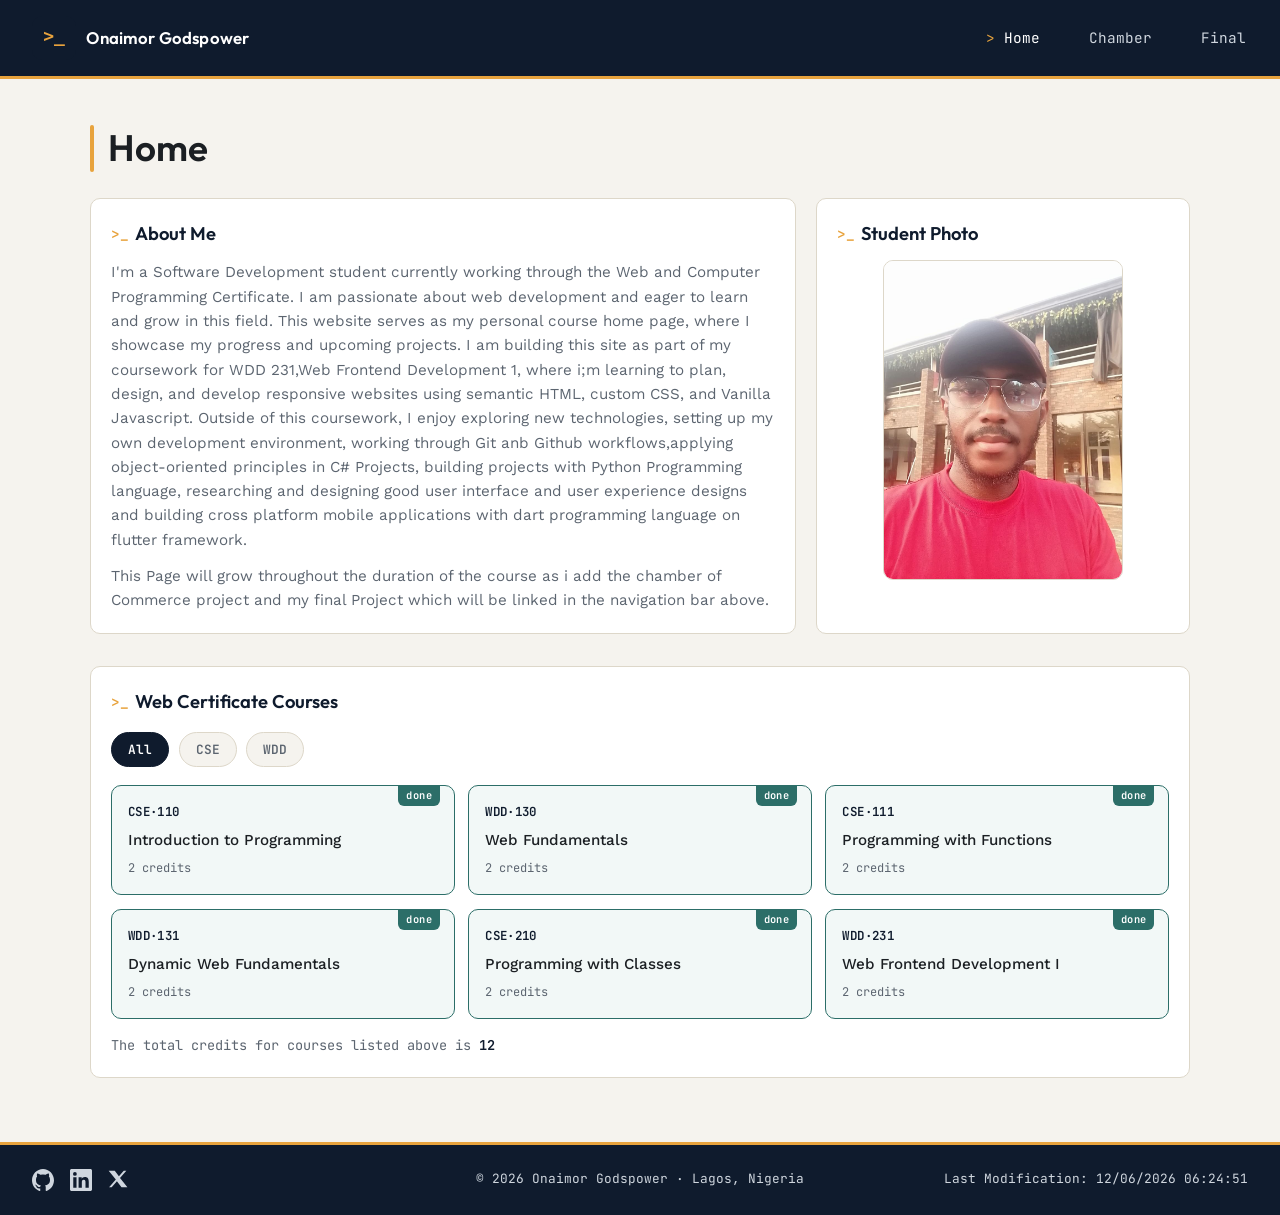
==== index.html @ 855978cf "wdd 231  homepage" ====
<!DOCTYPE html>
<html lang="en">
<head>
  <meta charset="UTF-8">
  <meta name="viewport" content="width=device-width, initial-scale=1.0">
  <title>Home | Onaimor Godspower – WDD 231 Web Frontend Development</title>
  <meta name="description" content="Personal course home page for WDD 231, Web Frontend Development I, showcasing course progress and upcoming projects.">
  <meta name="author" content="[Your Name]">

  <link rel="preconnect" href="https://fonts.googleapis.com">
  <link rel="preconnect" href="https://fonts.gstatic.com" crossorigin>
  <link href="https://fonts.googleapis.com/css2?family=JetBrains+Mono:wght@500;600&family=Outfit:wght@500;600;700&family=Work+Sans:wght@400;500;600&display=swap" rel="stylesheet">

  <link rel="stylesheet" href="styles/small.css">
  <link rel="stylesheet" href="styles/larger.css">

  <script src="scripts/navigation.js" defer></script>
  <script src="scripts/date.js" defer></script>
  <script src="scripts/course.js" defer></script>
</head>
<body>

  <header>
    <div class="logo-group">
      <img src="images/logo.svg" alt="Site logo" class="logo" width="44" height="44">
      <span class="site-name">Onaimor Godspower</span>
    </div>

    <button class="hamburger" id="hamburger" aria-label="Open menu" aria-expanded="false" aria-controls="primary-nav">
      <span></span><span></span><span></span>
    </button>

    <nav id="primary-nav">
      <a href="index.html" class="active">Home</a>
      <a href="https://gpboss247.github.io/chamber/">Chamber</a>
      <a href="https://gpboss247.github.io/final/">Final</a>
    </nav>
  </header>

  <main>
    <h1>Home</h1>

    <div class="intro-grid">
      <section class="about-me" aria-labelledby="about-heading">
        <h2 id="about-heading">About Me</h2>
        <p>
            I'm a Software Development student currently working through the Web and Computer Programming Certificate.
            I am passionate about web development and eager to learn and grow in this field. 
            This website serves as my personal course home page, where I showcase my progress and upcoming projects.
            I am building this site as part of my coursework for WDD 231,Web Frontend Development 1, where i;m learning 
            to plan, design, and develop responsive websites using semantic HTML, custom CSS, and Vanilla Javascript.
            Outside of this coursework, I enjoy exploring new technologies, setting up my own development environment,
            working through Git anb Github workflows,applying object-oriented principles in C# Projects,
            building projects with Python Programming language, researching and designing good user interface and user experience designs 
            and building cross platform mobile applications with dart programming language on flutter framework.
        </p>
        <p>
          This Page will grow throughout the duration of the course as i add the chamber of Commerce project 
          and my final Project which will be linked in the navigation bar above.
        </p>
      </section>

      <section class="student-photo" aria-labelledby="photo-heading">
        <h2 id="photo-heading">Student Photo</h2>
        <img src="images/student-photo.jpg" alt="Onaimor Godspower Profile picture" width="240" height="240">
      </section>
    </div>

    <section class="courses" aria-labelledby="courses-heading">
      <h2 id="courses-heading">Web Certificate Courses</h2>

      <div class="filter-buttons" id="filter-buttons">
        <button data-filter="all" class="active" type="button">All</button>
        <button data-filter="cse" type="button">CSE</button>
        <button data-filter="wdd" type="button">WDD</button>
      </div>

      <div class="course-grid" id="course-grid"></div>

      <p class="credit-total">The total credits for courses listed above is <span id="credit-count">0</span></p>
    </section>
  </main>

  <footer>
    <div class="social-links">
      <a href="https://github.com/gpboss247" target="_blank" rel="noopener" aria-label="GitHub profile">
        <svg viewBox="0 0 24 24" width="22" height="22" fill="currentColor" aria-hidden="true">
          <path d="M12 0C5.37 0 0 5.5 0 12.3c0 5.44 3.44 10.05 8.2 11.68.6.11.82-.27.82-.6
          0-.3-.01-1.08-.02-2.12-3.34.75-4.04-1.63-4.04-1.63-.55-1.42-1.34-1.8-1.34-1.8-1.09-.77.08-.75.08-.75
          1.2.09 1.84 1.26 1.84 1.26 1.07 1.87 2.8 1.33 3.49 1.02.11-.79.42-1.33.76-1.64-2.67-.31-5.47-1.37-5.47-6.1
          0-1.35.47-2.45 1.24-3.31-.13-.31-.54-1.57.12-3.28 0 0 1.01-.33 3.3 1.26a11.2 11.2 0 0 1 6.02 0c2.29-1.59
          3.3-1.26 3.3-1.26.66 1.71.25 2.97.12 3.28.77.86 1.24 1.96 1.24 3.31 0 4.74-2.8 5.79-5.48 6.09.43.38.81
          1.14.81 2.3 0 1.66-.02 3-.02 3.41 0 .33.22.72.83.6C20.57 22.34 24 17.73 24 12.3 24 5.5 18.63 0 12 0z"/>
        </svg>
      </a>
      <a href="https://www.linkedin.com/in/onaimor-godspower247gptech" target="_blank" rel="noopener" aria-label="LinkedIn profile">
        <svg viewBox="0 0 24 24" width="22" height="22" fill="currentColor" aria-hidden="true">
          <path d="M20.45 20.45h-3.55v-5.57c0-1.33-.02-3.04-1.85-3.04-1.86 0-2.14 1.45-2.14
          2.94v5.67H9.36V9h3.41v1.56h.05c.48-.9 1.64-1.85 3.37-1.85 3.6 0 4.27 2.37 4.27 5.45v6.29zM5.34
          7.43a2.06 2.06 0 1 1 0-4.12 2.06 2.06 0 0 1 0 4.12zM7.12 20.45H3.56V9h3.56v11.45zM22.22 0H1.77
          C.79 0 0 .77 0 1.73v20.54C0 23.23.79 24 1.77 24h20.45c.98 0 1.78-.77 1.78-1.73V1.73C24 .77 23.2 0 22.22 0z"/>
        </svg>
      </a>
      <a href="https://x.com/yourhandle" target="_blank" rel="noopener" aria-label="X profile">
        <svg viewBox="0 0 24 24" width="20" height="20" fill="currentColor" aria-hidden="true">
          <path d="M18.9 2H22l-7.6 8.7L23.3 22h-7.1l-5.5-7.2L4.4 22H1.3l8.1-9.3L.8 2h7.3l5 6.6L18.9 2z"/>
        </svg>
      </a>
    </div>

    <p>&copy; <span id="currentyear"></span> Onaimor Godspower &middot; Lagos, Nigeria</p>
    <p id="lastModified"></p>
  </footer>

</body>
</html>
---- styles/small.css ----
/* ============================================
   small.css — base / mobile-first styles (320px+)
   ============================================ */

*, *::before, *::after {
  box-sizing: border-box;
  margin: 0;
  padding: 0;
}

:root {
  --navy:    #0F1B2D;
  --navy-2:  #17263D;
  --amber:   #E8A33D;
  --teal:    #2C6E68;
  --bg:      #F5F3EE;
  --card:    #FFFFFF;
  --text:    #1B1F23;
  --muted:   #5C6570;
  --border:  #DDD7C9;

  --font-display: 'Outfit', sans-serif;
  --font-body: 'Work Sans', sans-serif;
  --font-mono: 'JetBrains Mono', monospace;

  --radius: 10px;
}

html {
  scroll-behavior: smooth;
}

body {
  font-family: var(--font-body);
  background: var(--bg);
  color: var(--text);
  line-height: 1.6;
  min-height: 100vh;
  display: flex;
  flex-direction: column;
  overflow-x: hidden;
}

img {
  max-width: 100%;
  height: auto;
  display: block;
}

a {
  color: inherit;
}

h1, h2 {
  font-family: var(--font-display);
  font-weight: 600;
}

/* ── HEADER ── */
header {
  background: var(--navy);
  padding: 0.9rem 1.25rem;
  display: flex;
  align-items: center;
  justify-content: space-between;
  position: relative;
  border-bottom: 3px solid var(--amber);
}

.logo-group {
  display: flex;
  align-items: center;
  gap: 0.65rem;
}

.logo {
  border-radius: 8px;
}

.site-name {
  color: #fff;
  font-family: var(--font-display);
  font-size: 1.05rem;
  font-weight: 600;
  letter-spacing: 0.01em;
}

/* Hamburger */
.hamburger {
  background: none;
  border: none;
  cursor: pointer;
  width: 34px;
  height: 30px;
  display: flex;
  flex-direction: column;
  justify-content: space-between;
  padding: 4px 2px;
  z-index: 20;
}

.hamburger span {
  display: block;
  height: 3px;
  width: 100%;
  background: #fff;
  border-radius: 2px;
  transition: transform 0.25s ease, opacity 0.2s ease;
}

.hamburger.active span:nth-child(1) {
  transform: translateY(11px) rotate(45deg);
}
.hamburger.active span:nth-child(2) {
  opacity: 0;
}
.hamburger.active span:nth-child(3) {
  transform: translateY(-11px) rotate(-45deg);
}

/* Nav (mobile: hidden dropdown) */
nav {
  display: none;
  flex-direction: column;
  position: absolute;
  top: 100%;
  left: 0;
  right: 0;
  background: var(--navy-2);
  padding: 0.5rem 1.25rem 1rem;
  gap: 0.25rem;
  border-bottom: 3px solid var(--amber);
}

nav.open {
  display: flex;
}

nav a {
  text-decoration: none;
  color: #cfd6de;
  font-family: var(--font-mono);
  font-size: 0.9rem;
  padding: 0.6rem 0.25rem;
  border-bottom: 1px solid rgba(255,255,255,0.08);
  position: relative;
}

nav a:last-child {
  border-bottom: none;
}

nav a::before {
  content: "> ";
  color: var(--amber);
  opacity: 0;
  transition: opacity 0.15s ease;
}

nav a:hover::before,
nav a.active::before {
  opacity: 1;
}

nav a:hover,
nav a.active {
  color: #fff;
}

/* ── MAIN ── */
main {
  flex: 1;
  width: 100%;
  max-width: 1100px;
  margin: 0 auto;
  padding: 1.75rem 1.25rem 3rem;
}

main > h1 {
  font-size: 1.9rem;
  margin-bottom: 1.25rem;
  position: relative;
  padding-left: 1.1rem;
}

main > h1::before {
  content: "";
  position: absolute;
  left: 0;
  top: 0.15em;
  bottom: 0.15em;
  width: 4px;
  background: var(--amber);
  border-radius: 2px;
}

.intro-grid {
  display: flex;
  flex-direction: column;
  gap: 1.25rem;
  margin-bottom: 2rem;
}

section {
  background: var(--card);
  border: 1px solid var(--border);
  border-radius: var(--radius);
  padding: 1.25rem;
}

section h2 {
  font-size: 1.15rem;
  margin-bottom: 0.75rem;
  color: var(--navy);
  display: flex;
  align-items: center;
  gap: 0.4rem;
}

section h2::before {
  content: ">_";
  font-family: var(--font-mono);
  font-size: 0.9rem;
  color: var(--amber);
  font-weight: 600;
}

.about-me p {
  color: var(--muted);
  margin-bottom: 0.75rem;
  font-size: 0.95rem;
}
.about-me p:last-child { margin-bottom: 0; }

.student-photo {
  text-align: center;
}

.student-photo img {
  margin: 0 auto;
  border-radius: var(--radius);
  border: 1px solid var(--border);
}

/* Courses */
.courses h2 { margin-bottom: 1rem; }

.filter-buttons {
  display: flex;
  gap: 0.6rem;
  margin-bottom: 1.1rem;
  flex-wrap: wrap;
}

.filter-buttons button {
  font-family: var(--font-mono);
  font-size: 0.8rem;
  font-weight: 600;
  padding: 0.5rem 1rem;
  border-radius: 20px;
  border: 1.5px solid var(--border);
  background: var(--bg);
  color: var(--muted);
  cursor: pointer;
  transition: background 0.2s, color 0.2s, border-color 0.2s;
}

.filter-buttons button:hover {
  border-color: var(--amber);
  color: var(--text);
}

.filter-buttons button.active {
  background: var(--navy);
  color: #fff;
  border-color: var(--navy);
}

.course-grid {
  display: grid;
  grid-template-columns: 1fr;
  gap: 0.85rem;
  margin-bottom: 1rem;
}

.course-card {
  background: var(--card);
  border: 1.5px solid var(--border);
  border-radius: var(--radius);
  padding: 1rem;
  display: flex;
  flex-direction: column;
  gap: 0.4rem;
  position: relative;
  transition: transform 0.15s ease, box-shadow 0.15s ease;
}

.course-card:hover {
  transform: translateY(-2px);
  box-shadow: 0 6px 16px rgba(15,27,45,0.08);
}

.course-tag {
  font-family: var(--font-mono);
  font-size: 0.78rem;
  font-weight: 600;
  color: var(--navy);
  letter-spacing: 0.03em;
}

.course-title {
  font-size: 0.95rem;
  font-weight: 500;
}

.course-credits {
  font-family: var(--font-mono);
  font-size: 0.75rem;
  color: var(--muted);
}

.course-card.completed {
  border-color: var(--teal);
  background: #F2F8F7;
}

.course-card.completed::after {
  content: "done";
  position: absolute;
  top: -1px;
  right: 0.85rem;
  background: var(--teal);
  color: #fff;
  font-family: var(--font-mono);
  font-size: 0.65rem;
  font-weight: 600;
  padding: 0.15rem 0.5rem;
  border-radius: 0 0 6px 6px;
  letter-spacing: 0.04em;
}

.credit-total {
  font-size: 0.85rem;
  color: var(--muted);
  font-family: var(--font-mono);
}

.credit-total span {
  color: var(--navy);
  font-weight: 600;
}

/* ── FOOTER ── */
footer {
  background: var(--navy);
  color: #cfd6de;
  padding: 1.75rem 1.25rem;
  text-align: center;
  border-top: 3px solid var(--amber);
}

.social-links {
  display: flex;
  justify-content: center;
  gap: 1rem;
  margin-bottom: 1rem;
}

.social-links a {
  color: #cfd6de;
  display: flex;
  transition: color 0.2s, transform 0.2s;
}

.social-links a:hover {
  color: var(--amber);
  transform: translateY(-2px);
}

footer p {
  font-size: 0.8rem;
  font-family: var(--font-mono);
  margin-bottom: 0.3rem;
}

footer p:last-child { margin-bottom: 0; }
---- styles/larger.css ----
/* ============================================
   larger.css — enhancements for wider viewports
   ============================================ */

@media screen and (min-width: 700px) {

  header {
    padding: 1rem 2rem;
  }

  .hamburger {
    display: none;
  }

  nav {
    display: flex;
    flex-direction: row;
    position: static;
    background: none;
    padding: 0;
    gap: 1.75rem;
    border-bottom: none;
  }

  nav a {
    border-bottom: none;
    padding: 0.4rem 0.1rem;
  }

  main {
    padding: 2.5rem 2rem 4rem;
  }

  main > h1 {
    font-size: 2.3rem;
  }

  .intro-grid {
    flex-direction: row;
    align-items: stretch;
  }

  .about-me {
    flex: 2;
  }

  .student-photo {
    flex: 1;
    display: flex;
    flex-direction: column;
  }

  .student-photo img {
    width: 100%;
    max-width: 240px;
  }

  .course-grid {
    grid-template-columns: repeat(3, 1fr);
  }

  footer {
    display: grid;
    grid-template-columns: 1fr auto 1fr;
    align-items: center;
    text-align: left;
    padding: 1.5rem 2rem;
  }

  .social-links {
    margin-bottom: 0;
    justify-content: flex-start;
  }

  footer p {
    margin-bottom: 0;
  }

  footer p:last-child {
    text-align: right;
  }
}

@media screen and (min-width: 1000px) {
  main {
    padding-left: 0;
    padding-right: 0;
  }
}
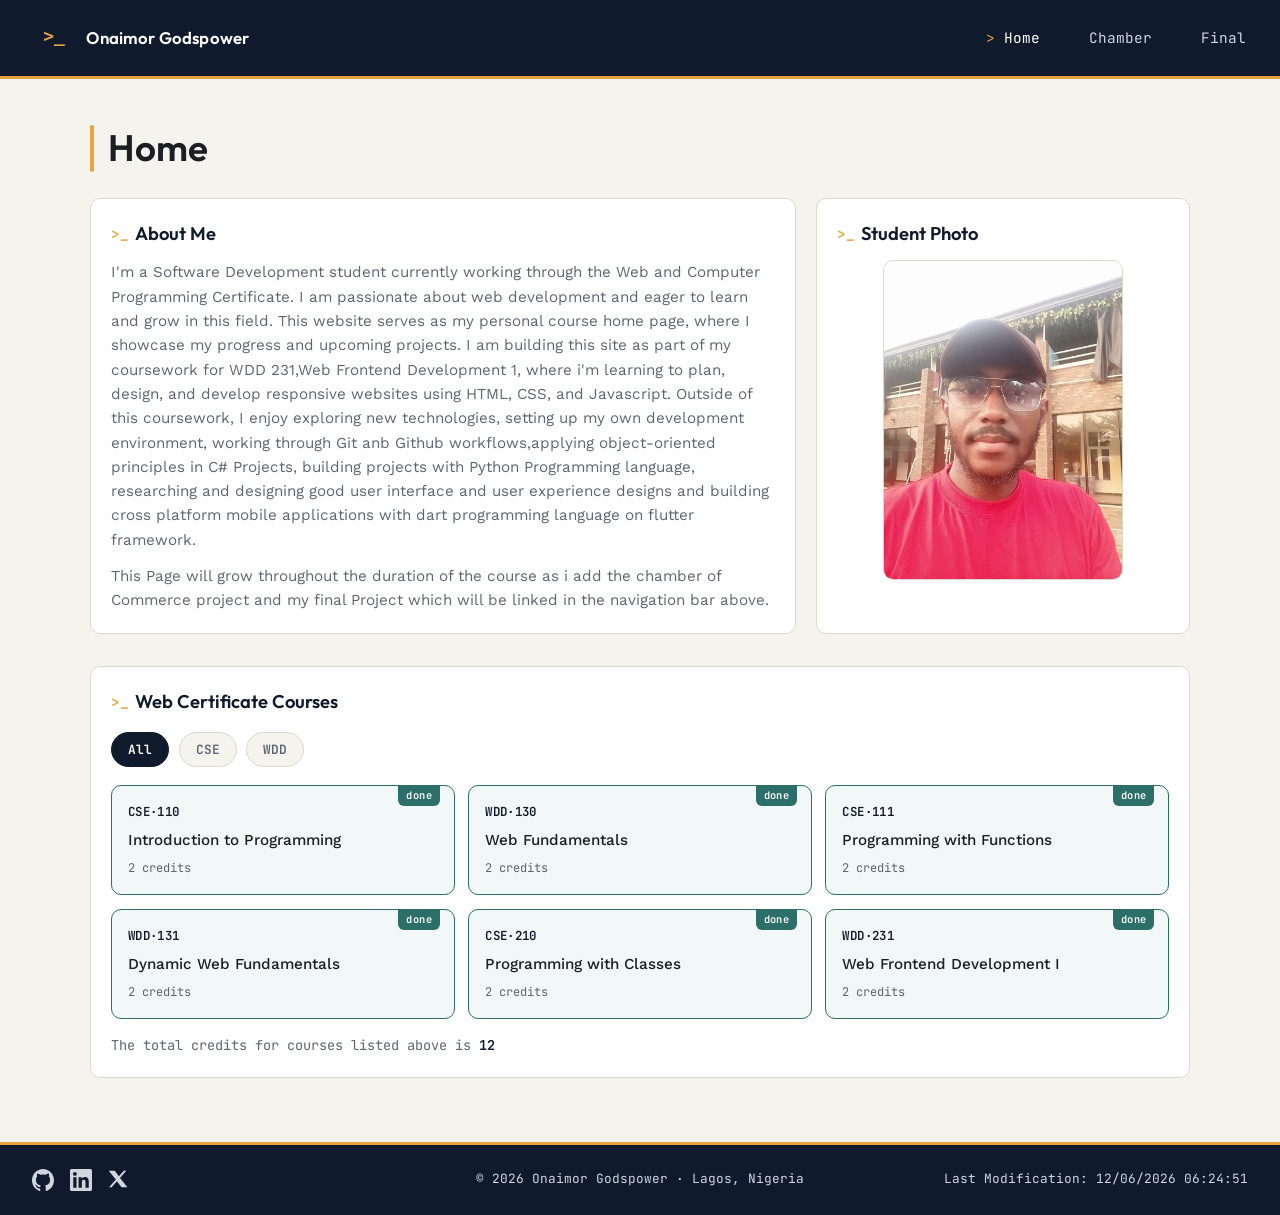
==== commit 321b88d1: "small changes" ====
--- a/index.html
+++ b/index.html
@@ -47,8 +47,8 @@
             I'm a Software Development student currently working through the Web and Computer Programming Certificate.
             I am passionate about web development and eager to learn and grow in this field. 
             This website serves as my personal course home page, where I showcase my progress and upcoming projects.
-            I am building this site as part of my coursework for WDD 231,Web Frontend Development 1, where i;m learning 
-            to plan, design, and develop responsive websites using semantic HTML, custom CSS, and Vanilla Javascript.
+            I am building this site as part of my coursework for WDD 231,Web Frontend Development 1, where i'm learning 
+            to plan, design, and develop responsive websites using HTML, CSS, and Javascript.
             Outside of this coursework, I enjoy exploring new technologies, setting up my own development environment,
             working through Git anb Github workflows,applying object-oriented principles in C# Projects,
             building projects with Python Programming language, researching and designing good user interface and user experience designs 
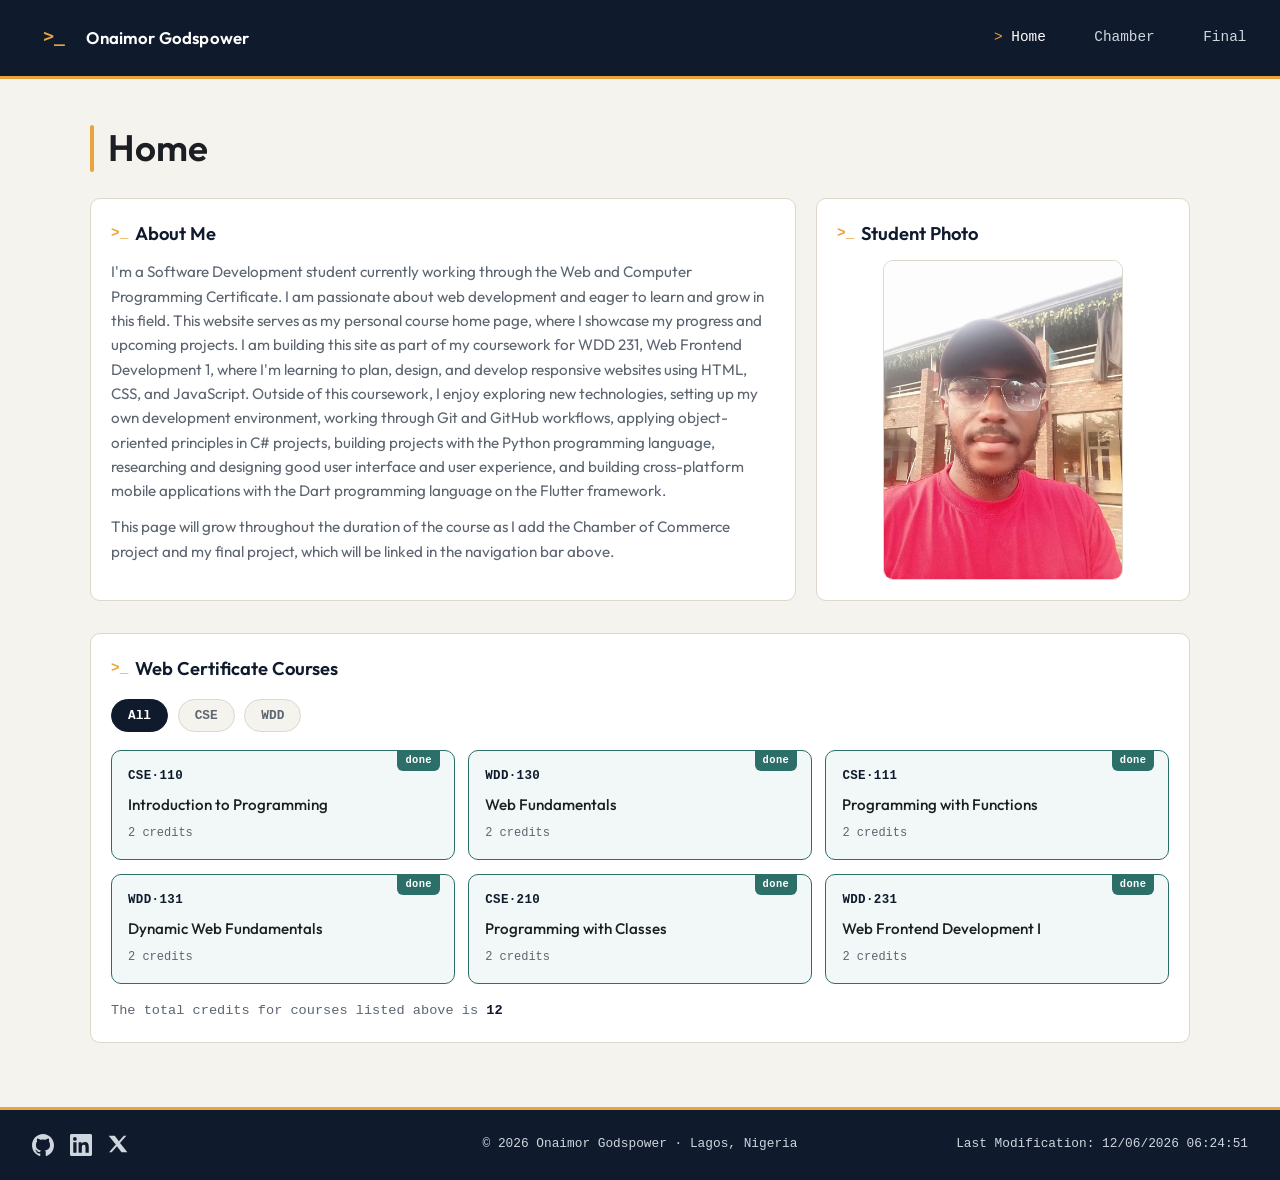
==== commit f8eeb829: "dev tool changes" ====
--- a/index.html
+++ b/index.html
@@ -5,11 +5,11 @@
   <meta name="viewport" content="width=device-width, initial-scale=1.0">
   <title>Home | Onaimor Godspower – WDD 231 Web Frontend Development</title>
   <meta name="description" content="Personal course home page for WDD 231, Web Frontend Development I, showcasing course progress and upcoming projects.">
-  <meta name="author" content="[Your Name]">
+  <meta name="author" content="Onaimor Godspower">
 
   <link rel="preconnect" href="https://fonts.googleapis.com">
   <link rel="preconnect" href="https://fonts.gstatic.com" crossorigin>
-  <link href="https://fonts.googleapis.com/css2?family=JetBrains+Mono:wght@500;600&family=Outfit:wght@500;600;700&family=Work+Sans:wght@400;500;600&display=swap" rel="stylesheet">
+  <link href="https://fonts.googleapis.com/css2?family=Outfit:wght@400..700&display=swap" rel="stylesheet">
 
   <link rel="stylesheet" href="styles/small.css">
   <link rel="stylesheet" href="styles/larger.css">
@@ -45,24 +45,24 @@
         <h2 id="about-heading">About Me</h2>
         <p>
             I'm a Software Development student currently working through the Web and Computer Programming Certificate.
-            I am passionate about web development and eager to learn and grow in this field. 
+            I am passionate about web development and eager to learn and grow in this field.
             This website serves as my personal course home page, where I showcase my progress and upcoming projects.
-            I am building this site as part of my coursework for WDD 231,Web Frontend Development 1, where i'm learning 
-            to plan, design, and develop responsive websites using HTML, CSS, and Javascript.
+            I am building this site as part of my coursework for WDD 231, Web Frontend Development 1, where I'm learning
+            to plan, design, and develop responsive websites using HTML, CSS, and JavaScript.
             Outside of this coursework, I enjoy exploring new technologies, setting up my own development environment,
-            working through Git anb Github workflows,applying object-oriented principles in C# Projects,
-            building projects with Python Programming language, researching and designing good user interface and user experience designs 
-            and building cross platform mobile applications with dart programming language on flutter framework.
+            working through Git and GitHub workflows, applying object-oriented principles in C# projects,
+            building projects with the Python programming language, researching and designing good user interface and user experience,
+            and building cross-platform mobile applications with the Dart programming language on the Flutter framework.
         </p>
         <p>
-          This Page will grow throughout the duration of the course as i add the chamber of Commerce project 
-          and my final Project which will be linked in the navigation bar above.
+          This page will grow throughout the duration of the course as I add the Chamber of Commerce project
+          and my final project, which will be linked in the navigation bar above.
         </p>
       </section>
 
       <section class="student-photo" aria-labelledby="photo-heading">
         <h2 id="photo-heading">Student Photo</h2>
-        <img src="images/student-photo.jpg" alt="Onaimor Godspower Profile picture" width="240" height="240">
+        <img src="images/student-photo.jpg" alt="Onaimor Godspower profile picture" width="240" height="240">
       </section>
     </div>
 
--- a/styles/small.css
+++ b/styles/small.css
@@ -20,8 +20,8 @@
   --border:  #DDD7C9;
 
   --font-display: 'Outfit', sans-serif;
-  --font-body: 'Work Sans', sans-serif;
-  --font-mono: 'JetBrains Mono', monospace;
+  --font-body: 'Outfit', sans-serif;
+  --font-mono: ui-monospace, 'SFMono-Regular', Menlo, Consolas, 'Liberation Mono', monospace;
 
   --radius: 10px;
 }
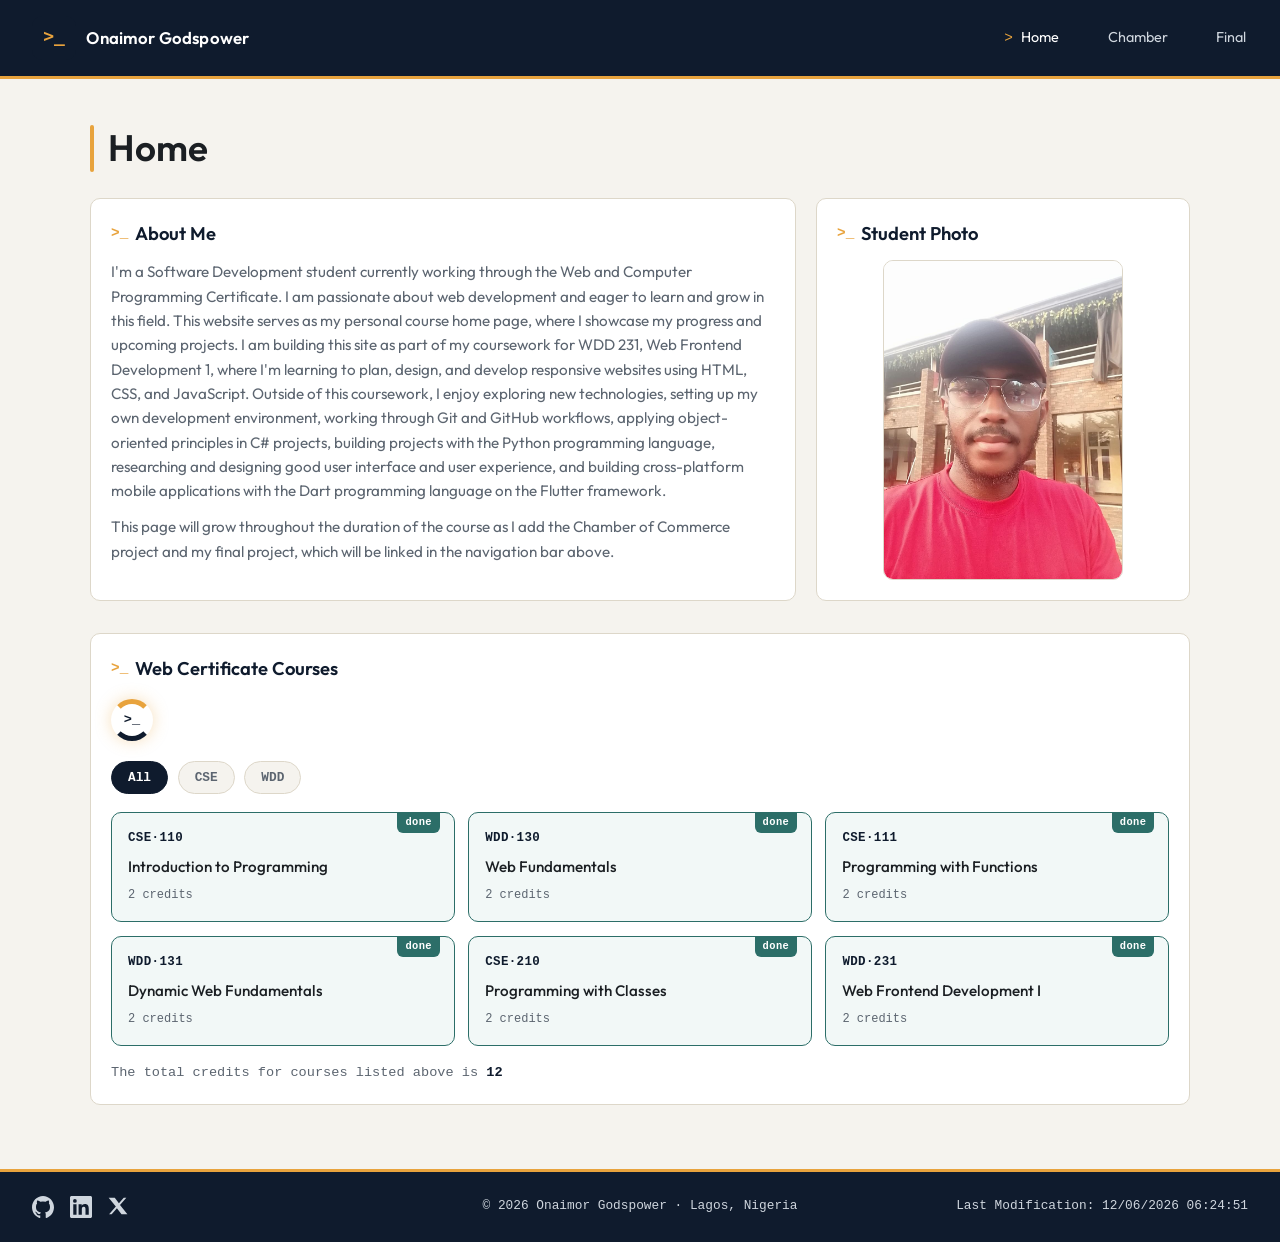
==== commit fba518b5: "modal additions" ====
--- a/index.html
+++ b/index.html
@@ -68,6 +68,7 @@
 
     <section class="courses" aria-labelledby="courses-heading">
       <h2 id="courses-heading">Web Certificate Courses</h2>
+      <div id="loader" aria-hidden="true"></div>
 
       <div class="filter-buttons" id="filter-buttons">
         <button data-filter="all" class="active" type="button">All</button>
@@ -79,6 +80,7 @@
 
       <p class="credit-total">The total credits for courses listed above is <span id="credit-count">0</span></p>
     </section>
+    <dialog id="course-details"></dialog>
   </main>
 
   <footer>
@@ -101,7 +103,7 @@
           C.79 0 0 .77 0 1.73v20.54C0 23.23.79 24 1.77 24h20.45c.98 0 1.78-.77 1.78-1.73V1.73C24 .77 23.2 0 22.22 0z"/>
         </svg>
       </a>
-      <a href="https://x.com/yourhandle" target="_blank" rel="noopener" aria-label="X profile">
+      <a href="https://x.com/" target="_blank" rel="noopener" aria-label="X profile">
         <svg viewBox="0 0 24 24" width="20" height="20" fill="currentColor" aria-hidden="true">
           <path d="M18.9 2H22l-7.6 8.7L23.3 22h-7.1l-5.5-7.2L4.4 22H1.3l8.1-9.3L.8 2h7.3l5 6.6L18.9 2z"/>
         </svg>
--- a/styles/small.css
+++ b/styles/small.css
@@ -1,6 +1,4 @@
-/* ============================================
-   small.css — base / mobile-first styles (320px+)
-   ============================================ */
+/* small.css — base / mobile first styles- 320px+ */
 
 *, *::before, *::after {
   box-sizing: border-box;
@@ -56,7 +54,7 @@
   font-weight: 600;
 }
 
-/* ── HEADER ── */
+/* Header */
 header {
   background: var(--navy);
   padding: 0.9rem 1.25rem;
@@ -118,7 +116,7 @@
   transform: translateY(-11px) rotate(-45deg);
 }
 
-/* Nav (mobile: hidden dropdown) */
+/*Nav --mobile hidden dropdown */
 nav {
   display: none;
   flex-direction: column;
@@ -139,7 +137,6 @@
 nav a {
   text-decoration: none;
   color: #cfd6de;
-  font-family: var(--font-mono);
   font-size: 0.9rem;
   padding: 0.6rem 0.25rem;
   border-bottom: 1px solid rgba(255,255,255,0.08);
@@ -155,6 +152,7 @@
   color: var(--amber);
   opacity: 0;
   transition: opacity 0.15s ease;
+  font-family: var(--font-mono);
 }
 
 nav a:hover::before,
@@ -240,10 +238,51 @@
   margin: 0 auto;
   border-radius: var(--radius);
   border: 1px solid var(--border);
+  transition: transform 0.3s ease, box-shadow 0.3s ease;
+}
+
+.student-photo img:hover {
+  transform: scale(1.05) rotate(1deg);
+  box-shadow: 0 10px 24px rgba(15, 27, 45, 0.18);
 }
 
 /* Courses */
 .courses h2 { margin-bottom: 1rem; }
+
+/* loading spinner, csas animation practice activity*/
+#loader {
+  position: relative;
+  margin: 0 0 1.25rem;
+  width: 42px;
+  height: 42px;
+  border: 5px solid transparent;
+  border-color: var(--amber) transparent var(--navy) transparent;
+  border-radius: 50%;
+  animation: spin 1.4s linear infinite;
+  box-shadow: 0 0 1rem rgba(232, 163, 61, 0.35);
+}
+
+#loader::after {
+  content: ">_";
+  position: absolute;
+  top: 50%;
+  left: 50%;
+  transform: translate(-50%, -50%);
+  font-family: var(--font-mono);
+  font-size: 0.85rem;
+  font-weight: 700;
+  color: var(--navy);
+  animation: pulse 1.4s ease-in-out infinite;
+}
+
+@keyframes spin {
+  100% { transform: rotate(360deg); }
+}
+
+@keyframes pulse {
+  0%, 100% { transform: translate(-50%, -50%) scale(1); }
+  50% { transform: translate(-50%, -50%) scale(1.25); }
+}
 
 .filter-buttons {
   display: flex;
@@ -293,6 +332,7 @@
   gap: 0.4rem;
   position: relative;
   transition: transform 0.15s ease, box-shadow 0.15s ease;
+  cursor: pointer;
 }
 
 .course-card:hover {
@@ -350,7 +390,69 @@
   font-weight: 600;
 }
 
-/* ── FOOTER ── */
+/* course details modals*/
+dialog#course-details {
+  border: 1px solid rgb(0 0 0 / 10%);
+  border-radius: var(--radius);
+  padding: 1.75rem;
+  background-color: var(--card);
+  box-shadow: 0 0 3rem rgba(0,0,0,0.35);
+  width: 90%;
+  max-width: 480px;
+  color: var(--text);
+}
+
+dialog#course-details::backdrop {
+  background-color: rgb(15 27 45 / 55%);
+}
+
+dialog#course-details h2 {
+  font-family: var(--font-mono);
+  font-size: 1.1rem;
+  color: var(--navy);
+  margin-bottom: 0.2rem;
+}
+
+dialog#course-details h3 {
+  font-family: var(--font-display);
+  font-size: 1.3rem;
+  color: var(--text);
+  margin-bottom: 0.9rem;
+}
+
+dialog#course-details p {
+  font-size: 0.92rem;
+  color: var(--muted);
+  margin-bottom: 0.6rem;
+  line-height: 1.55;
+}
+
+dialog#course-details p strong {
+  color: var(--text);
+  font-weight: 600;
+}
+
+dialog#course-details button#closeModal {
+  position: absolute;
+  top: 1.1rem;
+  right: 1.1rem;
+  padding: 0.35rem 0.65rem;
+  border: 1px solid var(--border);
+  border-radius: 8px;
+  background: var(--bg);
+  color: var(--text);
+  cursor: pointer;
+  font-size: 0.9rem;
+  transition: background 0.2s, border-color 0.2s;
+}
+
+dialog#course-details button#closeModal:hover {
+  background: var(--navy);
+  color: #fff;
+  border-color: var(--navy);
+}
+
+/* footer */
 footer {
   background: var(--navy);
   color: #cfd6de;
@@ -383,4 +485,16 @@
   margin-bottom: 0.3rem;
 }
 
-footer p:last-child { margin-bottom: 0; }+footer p:last-child { margin-bottom: 0; }
+
+/* reduced motion */
+@media (prefers-reduced-motion: reduce) {
+  #loader,
+  #loader::after {
+    animation: none;
+  }
+
+  .student-photo img {
+    transition-duration: 0.01s;
+  }
+}
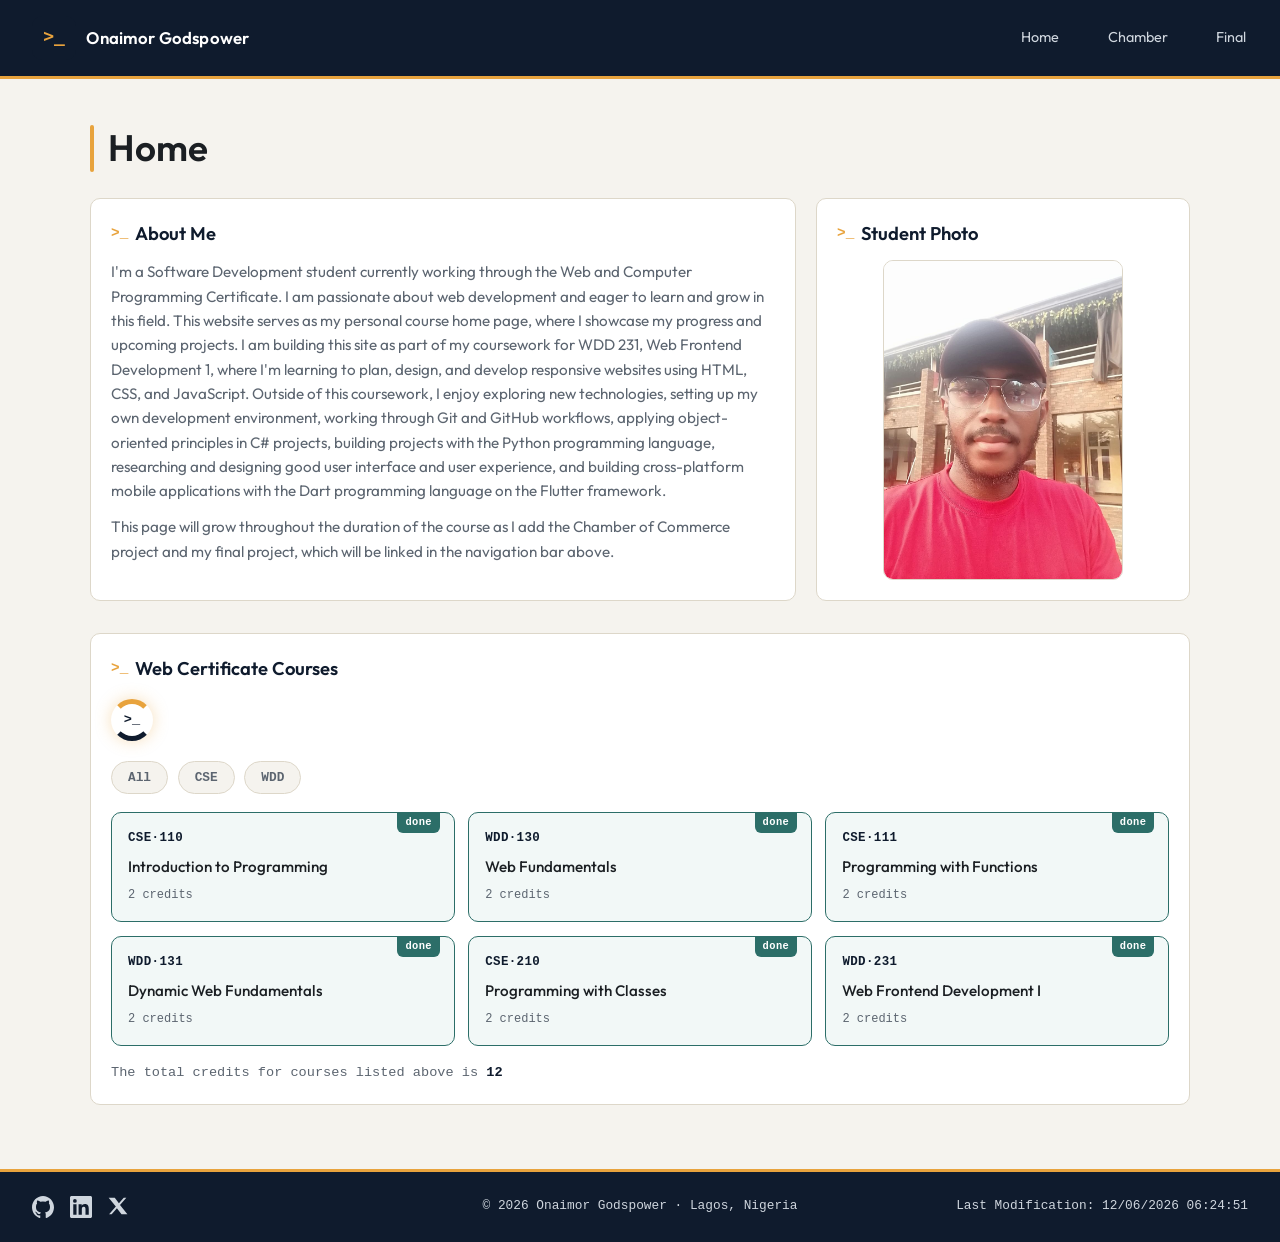
==== commit 3fb81d5d: "small  dev change" ====
--- a/index.html
+++ b/index.html
@@ -31,9 +31,9 @@
     </button>
 
     <nav id="primary-nav">
-      <a href="index.html" class="active">Home</a>
-      <a href="https://gpboss247.github.io/chamber/">Chamber</a>
-      <a href="https://gpboss247.github.io/final/">Final</a>
+      <a href="index.html" class="is-active">Home</a>
+      <a href="https://gpboss247.github.io/wdd231/chamber/index.html">Chamber</a>
+      <a href="https://gpboss247.github.io/wdd231/final/index.html">Final</a>
     </nav>
   </header>
 
@@ -71,7 +71,7 @@
       <div id="loader" aria-hidden="true"></div>
 
       <div class="filter-buttons" id="filter-buttons">
-        <button data-filter="all" class="active" type="button">All</button>
+        <button data-filter="all" class="is-active" type="button">All</button>
         <button data-filter="cse" type="button">CSE</button>
         <button data-filter="wdd" type="button">WDD</button>
       </div>
